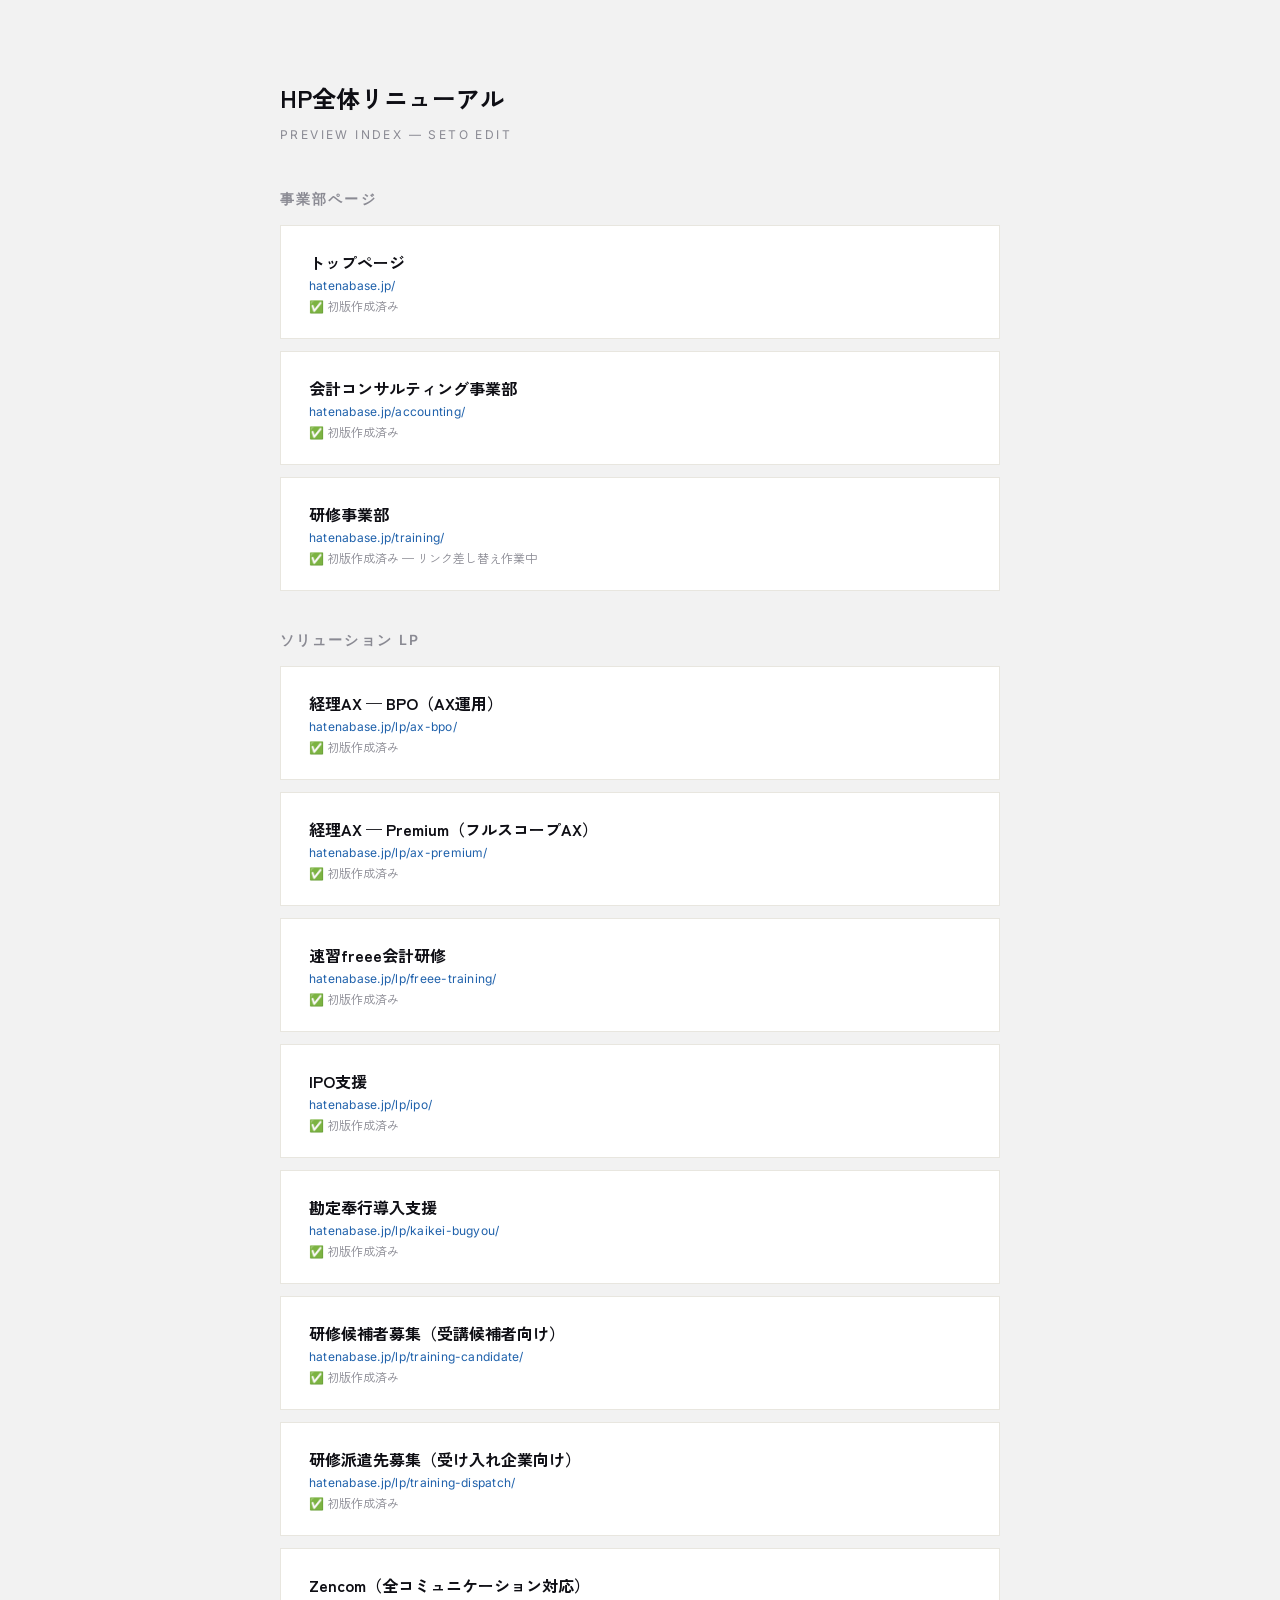
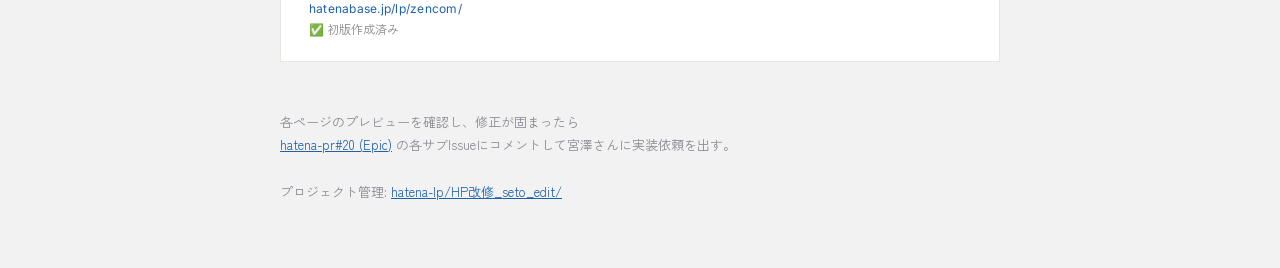
==== index.html @ 99eea707 "HP全体リニューアル プレビュー初期構築 - トップ・会計・研修の事業部ページプレビュー - ソリューションLP 8本（ax-bpo, ax-premium, freee-training, ipo," ====
<!DOCTYPE html>
<html lang="ja">
<head>
  <meta charset="UTF-8">
  <meta name="viewport" content="width=device-width, initial-scale=1.0">
  <title>HP全体リニューアル — プレビュー一覧</title>
  <link href="https://fonts.googleapis.com/css2?family=Inter:wght@400;500;600&family=Zen+Kaku+Gothic+New:wght@400;500;700&display=swap" rel="stylesheet">
  <style>
    body {
      font-family: "Zen Kaku Gothic New", sans-serif;
      background: #F2F2F2; color: #0E0E14;
      margin: 0; padding: 64px 32px;
    }
    .container { max-width: 720px; margin: 0 auto; }
    h1 {
      font-size: 24px; font-weight: 700; margin-bottom: 8px;
    }
    .subtitle {
      font-family: "Inter", sans-serif; font-size: 12px;
      color: #8A8A93; letter-spacing: .2em; margin-bottom: 48px;
    }
    h2 {
      font-size: 14px; font-weight: 600; color: #8A8A93;
      font-family: "Inter", sans-serif; letter-spacing: .15em;
      text-transform: uppercase; margin: 40px 0 16px;
    }
    .card {
      display: block; padding: 24px 28px;
      background: #fff; border: 1px solid #E8E6DF;
      margin-bottom: 12px; text-decoration: none; color: #0E0E14;
      transition: border-color .2s, transform .2s;
    }
    .card:hover { border-color: #1F61AB; transform: translateX(4px); }
    .card__title { font-weight: 700; font-size: 16px; margin-bottom: 4px; }
    .card__path {
      font-family: "Inter", sans-serif; font-size: 12px;
      color: #1F61AB; letter-spacing: .02em;
    }
    .card__status {
      font-size: 12px; color: #8A8A93; margin-top: 4px;
    }
    .note {
      margin-top: 48px; font-size: 13px; color: #8A8A93; line-height: 1.8;
    }
    .note a { color: #1F61AB; }
  </style>
</head>
<body>
  <div class="container">
    <h1>HP全体リニューアル</h1>
    <p class="subtitle">PREVIEW INDEX — SETO EDIT</p>

    <h2>事業部ページ</h2>

    <a href="./top-preview.html" class="card">
      <div class="card__title">トップページ</div>
      <div class="card__path">hatenabase.jp/</div>
      <div class="card__status">✅ 初版作成済み</div>
    </a>

    <a href="./accounting-preview.html" class="card">
      <div class="card__title">会計コンサルティング事業部</div>
      <div class="card__path">hatenabase.jp/accounting/</div>
      <div class="card__status">✅ 初版作成済み</div>
    </a>

    <a href="./training-preview.html" class="card">
      <div class="card__title">研修事業部</div>
      <div class="card__path">hatenabase.jp/training/</div>
      <div class="card__status">✅ 初版作成済み — リンク差し替え作業中</div>
    </a>

    <h2>ソリューション LP</h2>

    <a href="./lp/ax-bpo/" class="card">
      <div class="card__title">経理AX — BPO（AX運用）</div>
      <div class="card__path">hatenabase.jp/lp/ax-bpo/</div>
      <div class="card__status">✅ 初版作成済み</div>
    </a>

    <a href="./lp/ax-premium/" class="card">
      <div class="card__title">経理AX — Premium（フルスコープAX）</div>
      <div class="card__path">hatenabase.jp/lp/ax-premium/</div>
      <div class="card__status">✅ 初版作成済み</div>
    </a>

    <a href="./lp/freee-training/" class="card">
      <div class="card__title">速習freee会計研修</div>
      <div class="card__path">hatenabase.jp/lp/freee-training/</div>
      <div class="card__status">✅ 初版作成済み</div>
    </a>

    <a href="./lp/ipo/" class="card">
      <div class="card__title">IPO支援</div>
      <div class="card__path">hatenabase.jp/lp/ipo/</div>
      <div class="card__status">✅ 初版作成済み</div>
    </a>

    <a href="./lp/kaikei-bugyou/" class="card">
      <div class="card__title">勘定奉行導入支援</div>
      <div class="card__path">hatenabase.jp/lp/kaikei-bugyou/</div>
      <div class="card__status">✅ 初版作成済み</div>
    </a>

    <a href="./lp/training-candidate/" class="card">
      <div class="card__title">研修候補者募集（受講候補者向け）</div>
      <div class="card__path">hatenabase.jp/lp/training-candidate/</div>
      <div class="card__status">✅ 初版作成済み</div>
    </a>

    <a href="./lp/training-dispatch/" class="card">
      <div class="card__title">研修派遣先募集（受け入れ企業向け）</div>
      <div class="card__path">hatenabase.jp/lp/training-dispatch/</div>
      <div class="card__status">✅ 初版作成済み</div>
    </a>

    <a href="./lp/zencom/" class="card">
      <div class="card__title">Zencom（全コミュニケーション対応）</div>
      <div class="card__path">hatenabase.jp/lp/zencom/</div>
      <div class="card__status">✅ 初版作成済み</div>
    </a>

    <div class="note">
      各ページのプレビューを確認し、修正が固まったら<br>
      <a href="https://github.com/HatenaBase/hatena-pr/issues/20">hatena-pr#20 (Epic)</a> の各サブIssueにコメントして宮澤さんに実装依頼を出す。<br><br>
      プロジェクト管理: <a href="https://github.com/HatenaBase/hatena-lp/tree/main/HP%E6%94%B9%E4%BF%AE_seto_edit">hatena-lp/HP改修_seto_edit/</a>
    </div>
  </div>
</body>
</html>
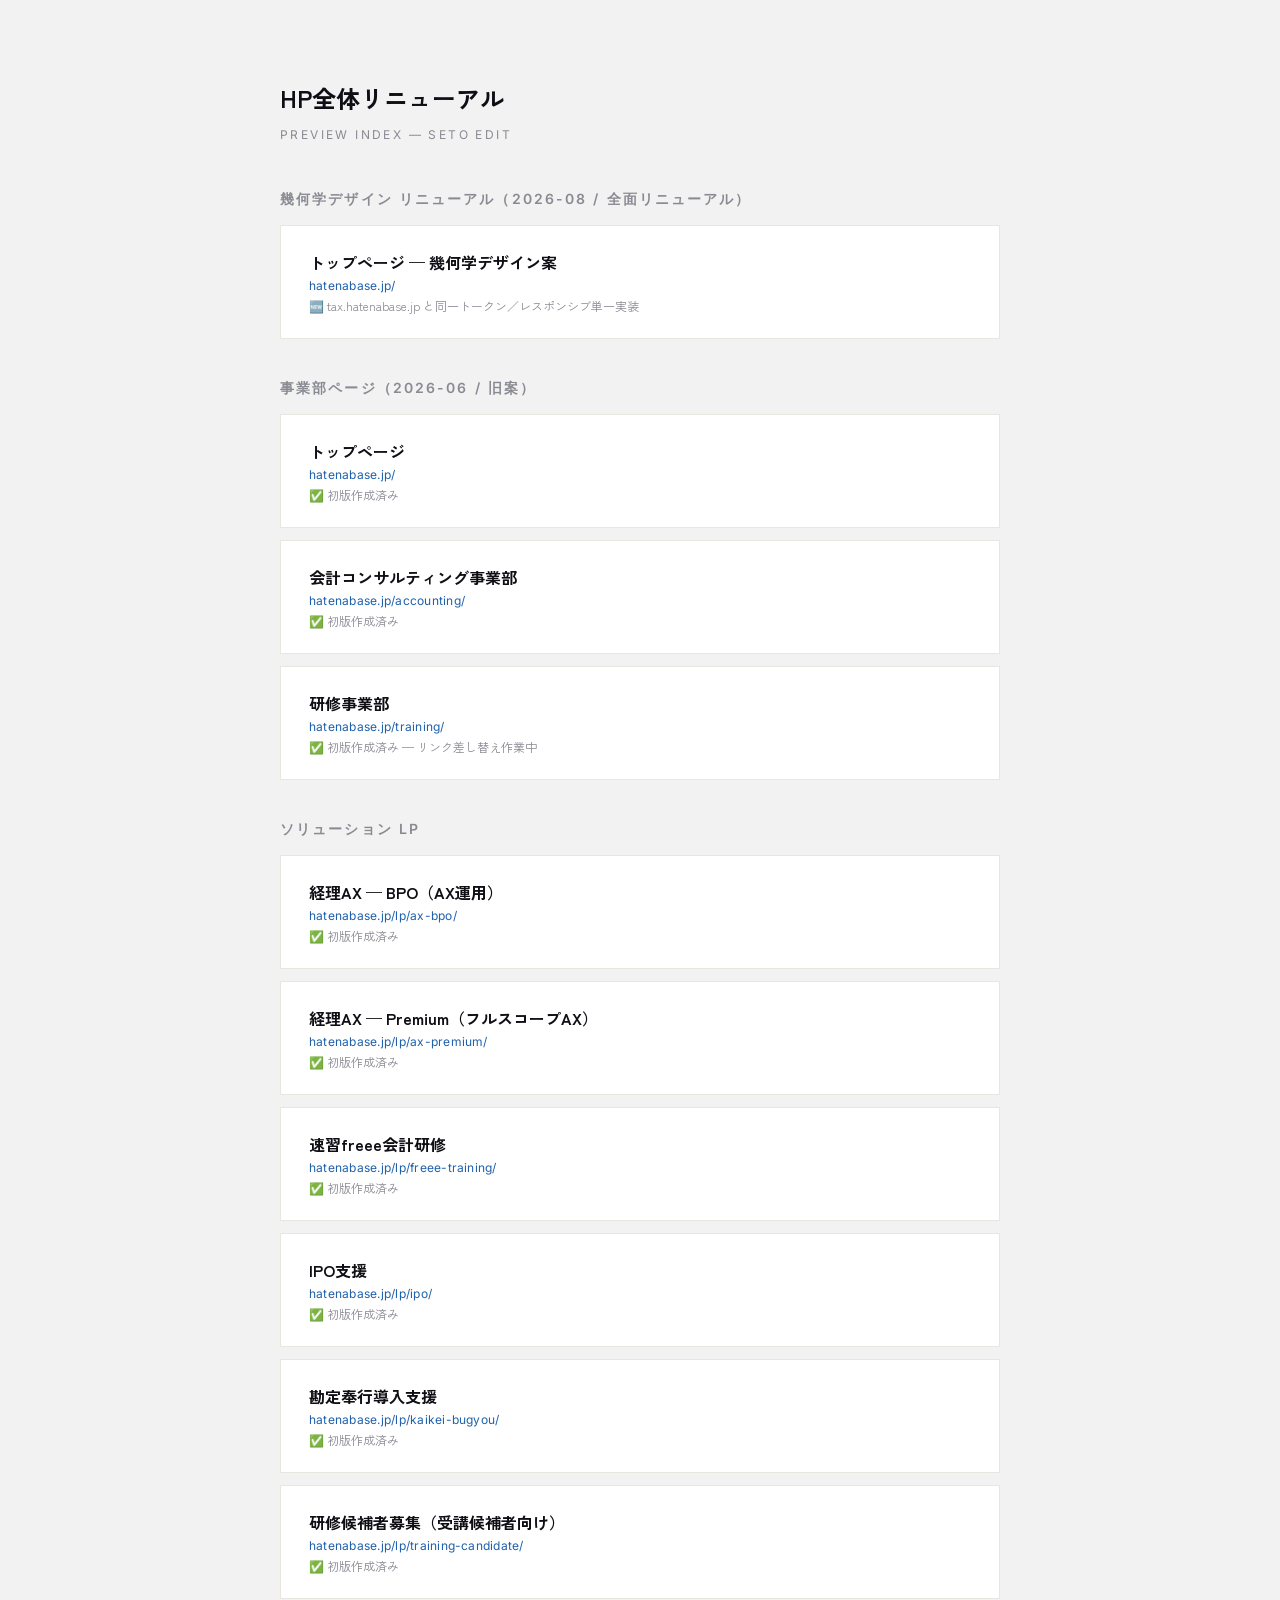
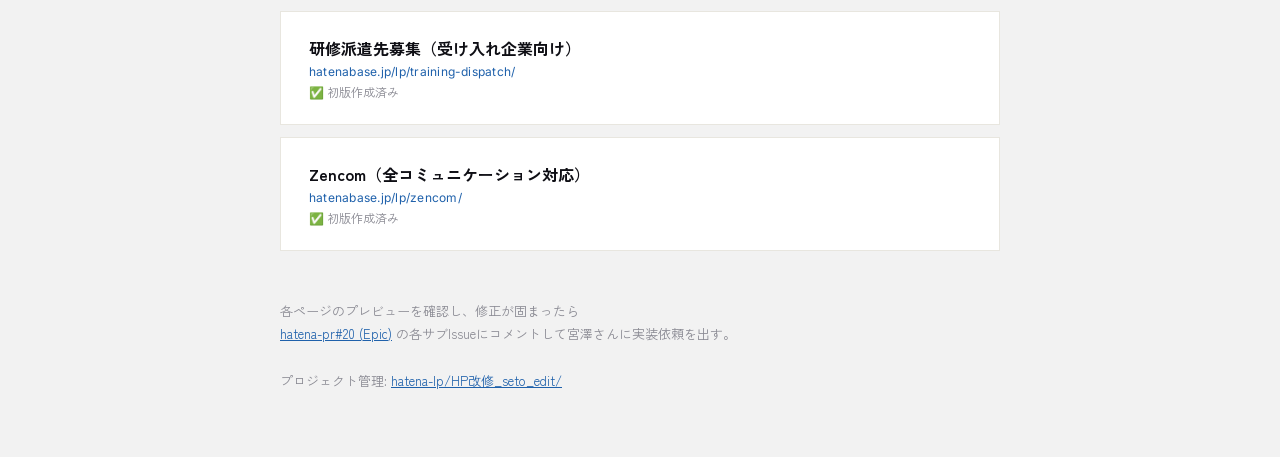
==== commit 78453cc3: "幾何学デザインのトップページ案を追加（tax.hatenabase.jp と同一トークン／レスポンシブ単一実装）" ====
--- a/index.html
+++ b/index.html
@@ -50,7 +50,15 @@
     <h1>HP全体リニューアル</h1>
     <p class="subtitle">PREVIEW INDEX — SETO EDIT</p>
 
-    <h2>事業部ページ</h2>
+    <h2>幾何学デザイン リニューアル（2026-08 / 全面リニューアル）</h2>
+
+    <a href="./redesign/geo-top.html" class="card">
+      <div class="card__title">トップページ — 幾何学デザイン案</div>
+      <div class="card__path">hatenabase.jp/</div>
+      <div class="card__status">🆕 tax.hatenabase.jp と同一トークン／レスポンシブ単一実装</div>
+    </a>
+
+    <h2>事業部ページ（2026-06 / 旧案）</h2>
 
     <a href="./top-preview.html" class="card">
       <div class="card__title">トップページ</div>
